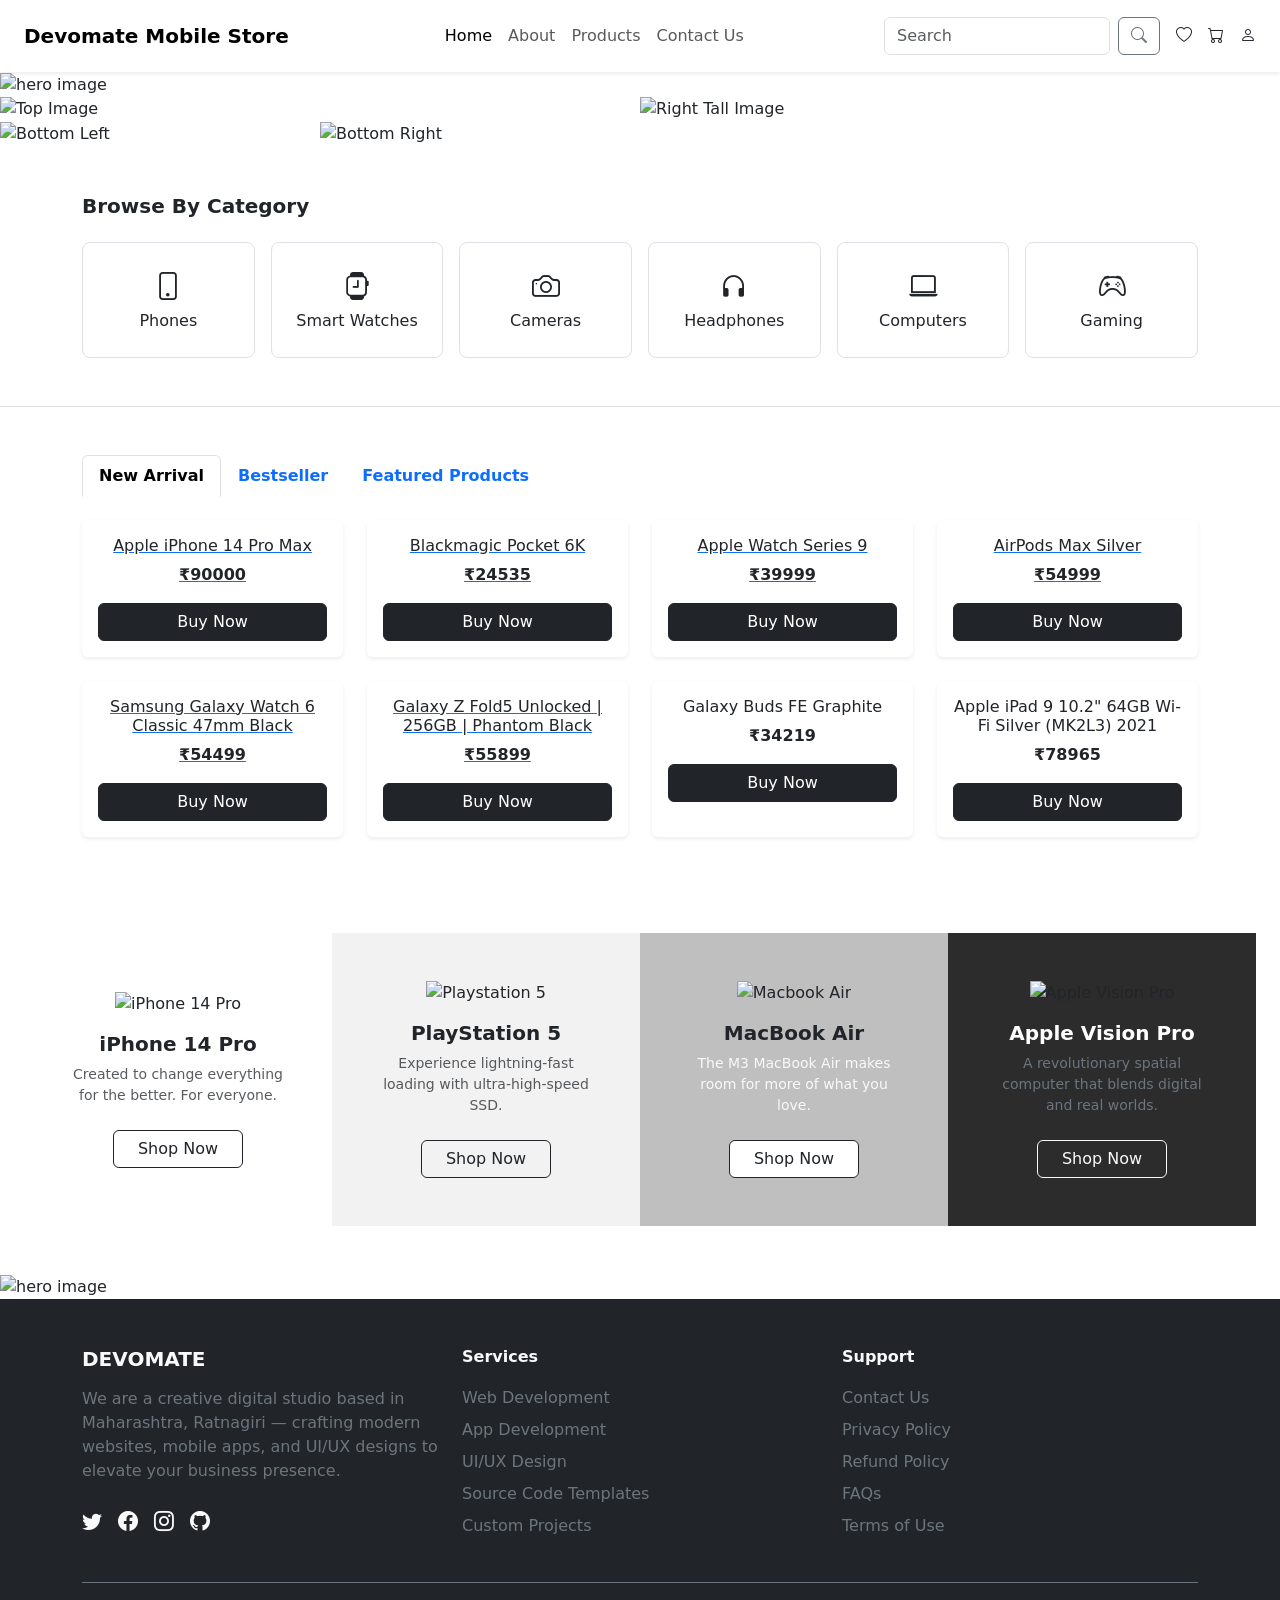
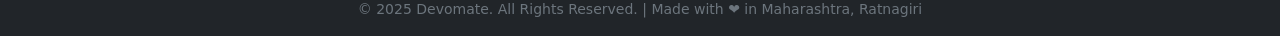
==== index.html @ bb8d4216 "Add files via upload" ====
<!-- License ID: DEVOMATE-SRC-20260728-ETAUC7KTRI | aswinjr84@gmail.com | 2026-07-28 13:05:43 -->
<!doctype html>
<html lang="en">

<head>
    <meta charset="utf-8" />
    <meta name="viewport" content="width=device-width,initial-scale=1" />
    <title>Devomate Mobile Store — layout demo</title>

    <!-- Bootstrap 5 -->
    <link href="https://cdn.jsdelivr.net/npm/bootstrap@5.3.2/dist/css/bootstrap.min.css" rel="stylesheet">

    <!-- Bootstrap icons -->
    <link href="https://cdn.jsdelivr.net/npm/bootstrap-icons@1.10.5/font/bootstrap-icons.css" rel="stylesheet">

    <link rel="stylesheet" href="css/style.css">

</head>

<body>

    <nav class="navbar navbar-expand-lg bg-white shadow-sm py-3">
        <div class="container-fluid px-4">

            <!-- Brand -->
            <a class="navbar-brand fw-bold" href="#">Devomate Mobile Store</a>

            <!-- Toggler -->
            <button class="navbar-toggler" type="button" data-bs-toggle="collapse" data-bs-target="#navbarNav">
                <span class="navbar-toggler-icon"></span>
            </button>

            <!-- Nav Links + Search + Icons -->
            <div class="collapse navbar-collapse" id="navbarNav">

                <!-- Center Nav Links -->
                <ul class="navbar-nav mx-auto mb-2 mb-lg-0">
                    <li class="nav-item"><a class="nav-link active" href="index.html">Home</a></li>
                    <li class="nav-item"><a class="nav-link" href="about.html">About</a></li>
                    <li class="nav-item"><a class="nav-link" href="products.html">Products</a></li>
                    <li class="nav-item"><a class="nav-link" href="contact.html">Contact Us</a></li>

                </ul>

                <!-- Search + Icons -->
                <form class="d-flex align-items-center" role="search">
                    <input class="form-control me-2" type="search" placeholder="Search" aria-label="Search">
                    <button class="btn btn-outline-secondary me-3" type="submit"><i class="bi bi-search"></i></button>
                </form>

                <div class="d-flex align-items-center gap-3">
                    <a href="#" class="text-dark"><i class="bi bi-heart"></i></a>
                    <a href="cart.html" class="text-dark"><i class="bi bi-cart"></i></a>
                    <a href="#" class="text-dark"><i class="bi bi-person"></i></a>
                </div>

            </div>
        </div>
    </nav>


    <!-- HERO: full image only -->
    <section class="hero">
        <img src="images/banner1.png" alt="hero image" class="hero-img">
    </section>


    <!-- PRODUCTS SECTION -->
    <div class="container-fluid px-0">
        <div class="row gx-0">
            <!-- LEFT GRID -->
            <div class="col-lg-6 col-md-12">
                <div class="row gx-0">
                    <!-- Top full-width image -->
                    <div class="col-12">
                        <img src="images/banner2.png" class="img-fluid w-100" alt="Top Image">
                    </div>
                    <!-- Bottom two half-width images -->
                    <div class="col-6">
                        <img src="images/banner3.png" class="img-fluid w-100" alt="Bottom Left">
                    </div>
                    <div class="col-6">
                        <img src="images/banner4.png" class="img-fluid w-100" alt="Bottom Right">
                    </div>
                </div>
            </div>

            <!-- RIGHT GRID (single tall image) -->
            <div class="col-lg-6 col-md-12">
                <img src="images/banner5.png" class="img-fluid w-100 h-100" style="object-fit: cover;"
                    alt="Right Tall Image">
            </div>
        </div>
    </div>



    <!-- CATEGORIES SECTION -->
    <section class="py-5 border-bottom">
        <div class="container">
            <h5 class="fw-semibold mb-4">Browse By Category</h5>

            <div class="row g-3 text-center">
                <div class="col-6 col-sm-4 col-md-2">
                    <div class="border rounded-3 py-4 h-100">
                        <i class="bi bi-phone fs-3 mb-2"></i>
                        <div>Phones</div>
                    </div>
                </div>
                <div class="col-6 col-sm-4 col-md-2">
                    <div class="border rounded-3 py-4 h-100">
                        <i class="bi bi-smartwatch fs-3 mb-2"></i>
                        <div>Smart Watches</div>
                    </div>
                </div>
                <div class="col-6 col-sm-4 col-md-2">
                    <div class="border rounded-3 py-4 h-100">
                        <i class="bi bi-camera fs-3 mb-2"></i>
                        <div>Cameras</div>
                    </div>
                </div>
                <div class="col-6 col-sm-4 col-md-2">
                    <div class="border rounded-3 py-4 h-100">
                        <i class="bi bi-headphones fs-3 mb-2"></i>
                        <div>Headphones</div>
                    </div>
                </div>
                <div class="col-6 col-sm-4 col-md-2">
                    <div class="border rounded-3 py-4 h-100">
                        <i class="bi bi-laptop fs-3 mb-2"></i>
                        <div>Computers</div>
                    </div>
                </div>
                <div class="col-6 col-sm-4 col-md-2">
                    <div class="border rounded-3 py-4 h-100">
                        <i class="bi bi-controller fs-3 mb-2"></i>
                        <div>Gaming</div>
                    </div>
                </div>
            </div>
        </div>
    </section>

    <!-- PRODUCTS SECTION -->
    <section class="py-5">
        <div class="container">

            <!-- Tabs -->
            <ul class="nav nav-tabs border-0 mb-4">
                <li class="nav-item">
                    <a class="nav-link active fw-semibold" data-bs-toggle="tab" href="#new">New Arrival</a>
                </li>
                <li class="nav-item">
                    <a class="nav-link fw-semibold" data-bs-toggle="tab" href="#bestseller">Bestseller</a>
                </li>
                <li class="nav-item">
                    <a class="nav-link fw-semibold" data-bs-toggle="tab" href="#featured">Featured Products</a>
                </li>
            </ul>

            <!-- Tab Content -->
            <div class="tab-content">

                <!-- New Arrival -->
                <div class="tab-pane fade show active" id="new">
                    <div class="row g-4">
                    
                        
                        <div class="col-6 col-md-3">
                            <a href="product_details.html">
                            <div class="card border-0 shadow-sm h-100">
                                <img src="images/p1.png" class="card-img-top" alt="">
                                <div class="card-body text-center">
                                    <h6 class="card-title mb-2">Apple iPhone 14 Pro Max</h6>
                                    <p class="fw-bold">₹90000</p>
                                    <button class="btn btn-dark w-100">Buy Now</button>
                                </div>
                            </div>
                            </a>
                        </div>

                        <div class="col-6 col-md-3">
                            <a href="product_details.html">
                            <div class="card border-0 shadow-sm h-100">
                                <img src="images/p2.png" class="card-img-top" alt="">
                                <div class="card-body text-center">
                                    <h6 class="card-title mb-2">Blackmagic Pocket 6K</h6>
                                    <p class="fw-bold">₹24535</p>
                                    <button class="btn btn-dark w-100">Buy Now</button>
                                </div>
                            </div>
                            </a>
                        </div>

                        <div class="col-6 col-md-3">
                            <a href="product_details.html">
                            <div class="card border-0 shadow-sm h-100">
                                <img src="images/p3.png" class="card-img-top" alt="">
                                <div class="card-body text-center">
                                    <h6 class="card-title mb-2">Apple Watch Series 9</h6>
                                    <p class="fw-bold">₹39999</p>
                                    <button class="btn btn-dark w-100">Buy Now</button>
                                </div>
                            </div>
                            </a>
                        </div>

                        <div class="col-6 col-md-3">
                            <a href="product_details.html">
                            <div class="card border-0 shadow-sm h-100">
                                <img src="images/p4.png" class="card-img-top" alt="">
                                <div class="card-body text-center">
                                    <h6 class="card-title mb-2">AirPods Max Silver</h6>
                                    <p class="fw-bold">₹54999</p>
                                    <button class="btn btn-dark w-100">Buy Now</button>
                                </div>
                            </div>
                            </a>
                        </div>


                        <div class="col-6 col-md-3">
                            <a href="product_details.html">
                            <div class="card border-0 shadow-sm h-100">
                                <img src="images/p5.png" class="card-img-top" alt="">
                                <div class="card-body text-center">
                                    <h6 class="card-title mb-2">Samsung Galaxy Watch 6 Classic 47mm Black</h6>
                                    <p class="fw-bold">₹54499</p>
                                    <button class="btn btn-dark w-100">Buy Now</button>
                                </div>
                            </div>
                            </a>
                        </div>

                        <div class="col-6 col-md-3">
                            <a href="product_details.html">
                            <div class="card border-0 shadow-sm h-100">
                                <img src="images/p6.png" class="card-img-top" alt="">
                                <div class="card-body text-center">
                                    <h6 class="card-title mb-2">Galaxy Z Fold5 Unlocked | 256GB | Phantom Black</h6>
                                    <p class="fw-bold">₹55899</p>
                                    <button class="btn btn-dark w-100">Buy Now</button>
                                </div>
                            </div>
                            </a>
                        </div>

                        <div class="col-6 col-md-3">
                            <div class="card border-0 shadow-sm h-100">
                                <img src="images/p7.png" class="card-img-top" alt="">
                                <div class="card-body text-center">
                                    <h6 class="card-title mb-2">Galaxy Buds FE
                                        Graphite</h6>
                                    <p class="fw-bold">₹34219</p>
                                    <button class="btn btn-dark w-100">Buy Now</button>
                                </div>
                            </div>
                        </div>

                        <div class="col-6 col-md-3">
                            <div class="card border-0 shadow-sm h-100">
                                <img src="images/p8.png" class="card-img-top" alt="">
                                <div class="card-body text-center">
                                    <h6 class="card-title mb-2">Apple iPad 9 10.2" 64GB Wi-Fi Silver (MK2L3) 2021</h6>
                                    <p class="fw-bold">₹78965</p>
                                    <button class="btn btn-dark w-100">Buy Now</button>
                                </div>
                            </div>
                        </div>
                    </div>
                </div>

                <!-- Other Tabs Placeholder -->
                <div class="tab-pane fade" id="bestseller">
                    <div class="tab-pane fade show active" id="new">
                        <div class="row g-4">

                            <a href="product_details.html">

                                <div class="col-6 col-md-3">
                                    <div class="card border-0 shadow-sm h-100">
                                        <img src="images/p3.png" class="card-img-top" alt="">
                                        <div class="card-body text-center">
                                            <h6 class="card-title mb-2">Apple Watch Series 9</h6>
                                            <p class="fw-bold">₹39999</p>
                                            <button class="btn btn-dark w-100">Buy Now</button>
                                        </div>
                                    </div>
                                </div>

                            </a>

                            <a href="product_details.html">
                                <div class="col-6 col-md-3">
                                    <div class="card border-0 shadow-sm h-100">
                                        <img src="images/p4.png" class="card-img-top" alt="">
                                        <div class="card-body text-center">
                                            <h6 class="card-title mb-2">AirPods Max Silver</h6>
                                            <p class="fw-bold">₹54999</p>
                                            <button class="btn btn-dark w-100">Buy Now</button>
                                        </div>
                                    </div>
                                </div>
                            </a>

                            <a href="product_details.html">

                                <div class="col-6 col-md-3">
                                    <div class="card border-0 shadow-sm h-100">
                                        <img src="images/p5.png" class="card-img-top" alt="">
                                        <div class="card-body text-center">
                                            <h6 class="card-title mb-2">Samsung Galaxy Watch 6 Classic 47mm Black</h6>
                                            <p class="fw-bold">₹54499</p>
                                            <button class="btn btn-dark w-100">Buy Now</button>
                                        </div>
                                    </div>
                                </div>
                            </a>

                            <a href="product_details.html">
                                <div class="col-6 col-md-3">
                                    <div class="card border-0 shadow-sm h-100">
                                        <img src="images/p6.png" class="card-img-top" alt="">
                                        <div class="card-body text-center">
                                            <h6 class="card-title mb-2">Galaxy Z Fold5 Unlocked | 256GB | Phantom Black
                                            </h6>
                                            <p class="fw-bold">₹55899</p>
                                            <button class="btn btn-dark w-100">Buy Now</button>
                                        </div>
                                    </div>
                                </div>
                            </a>


                        </div>
                    </div>
                </div>


                <div class="tab-pane fade" id="featured">
                    <div class="tab-pane fade show active" id="new">
                        <div class="row g-4">


                            <a href="product_details.html">
                                <div class="col-6 col-md-3">
                                    <div class="card border-0 shadow-sm h-100">
                                        <img src="images/p3.png" class="card-img-top" alt="">
                                        <div class="card-body text-center">
                                            <h6 class="card-title mb-2">Apple Watch Series 9</h6>
                                            <p class="fw-bold">₹39999</p>
                                            <button class="btn btn-dark w-100">Buy Now</button>
                                        </div>
                                    </div>
                                </div>
                            </a>

                            <div class="col-6 col-md-3">
                                <div class="card border-0 shadow-sm h-100">
                                    <img src="images/p4.png" class="card-img-top" alt="">
                                    <div class="card-body text-center">
                                        <h6 class="card-title mb-2">AirPods Max Silver</h6>
                                        <p class="fw-bold">₹54999</p>
                                        <button class="btn btn-dark w-100">Buy Now</button>
                                    </div>
                                </div>
                            </div>


                            <div class="col-6 col-md-3">
                                <div class="card border-0 shadow-sm h-100">
                                    <img src="images/p5.png" class="card-img-top" alt="">
                                    <div class="card-body text-center">
                                        <h6 class="card-title mb-2">Samsung Galaxy Watch 6 Classic 47mm Black</h6>
                                        <p class="fw-bold">₹54499</p>
                                        <button class="btn btn-dark w-100">Buy Now</button>
                                    </div>
                                </div>
                            </div>

                            <div class="col-6 col-md-3">
                                <div class="card border-0 shadow-sm h-100">
                                    <img src="images/p6.png" class="card-img-top" alt="">
                                    <div class="card-body text-center">
                                        <h6 class="card-title mb-2">Galaxy Z Fold5 Unlocked | 256GB | Phantom Black</h6>
                                        <p class="fw-bold">₹55899</p>
                                        <button class="btn btn-dark w-100">Buy Now</button>
                                    </div>
                                </div>
                            </div>


                        </div>
                    </div>
                </div>

            </div>
        </div>
    </section>

    <section class="py-5">
        <div class="container-fluid px-4">
            <div class="row g-0 text-center">

                <!-- Product 1 -->
                <div
                    class="col-12 col-sm-6 col-lg-3 bg-white d-flex flex-column justify-content-center align-items-center p-5">
                    <img src="images/p1.png" alt="iPhone 14 Pro" class="img-fluid mb-3" style="max-width:220px;">
                    <h5 class="fw-semibold">iPhone 14 Pro</h5>
                    <p class="text-muted small">Created to change everything for the better. For everyone.</p>
                    <button class="btn btn-outline-dark mt-2 px-4">Shop Now</button>
                </div>

                <!-- Product 2 -->
                <div class="col-12 col-sm-6 col-lg-3 d-flex flex-column justify-content-center align-items-center p-5"
                    style="background-color:#f2f2f2;">
                    <img src="images/p2.png" alt="Playstation 5" class="img-fluid mb-3" style="max-width:220px;">
                    <h5 class="fw-semibold">PlayStation 5</h5>
                    <p class="text-muted small">Experience lightning-fast loading with ultra-high-speed SSD.</p>
                    <button class="btn btn-outline-dark mt-2 px-4">Shop Now</button>
                </div>

                <!-- Product 3 -->
                <div class="col-12 col-sm-6 col-lg-3 d-flex flex-column justify-content-center align-items-center p-5"
                    style="background-color:#bfbfbf;">
                    <img src="images/p3.png" alt="Macbook Air" class="img-fluid mb-3" style="max-width:220px;">
                    <h5 class="fw-semibold">MacBook Air</h5>
                    <p class="text-light small">The M3 MacBook Air makes room for more of what you love.</p>
                    <button class="btn btn-outline-dark bg-white mt-2 px-4">Shop Now</button>
                </div>

                <!-- Product 4 -->
                <div class="col-12 col-sm-6 col-lg-3 d-flex flex-column justify-content-center align-items-center p-5"
                    style="background-color:#2C2C2C;">
                    <img src="images/p4.png" alt="Apple Vision Pro" class="img-fluid mb-3" style="max-width:220px;">
                    <h5 class="fw-semibold text-white">Apple Vision Pro</h5>
                    <p class="text-secondary small">A revolutionary spatial computer that blends digital and real
                        worlds.</p>
                    <button class="btn btn-outline-light mt-2 px-4">Shop Now</button>
                </div>

            </div>
        </div>
    </section>



    <!-- HERO: full image only -->
    <section class="hero">
        <img src="images/banner6.png" alt="hero image" class="hero-img">
    </section>

    <!-- FOOTER -->
    <footer class="bg-dark text-light pt-5 pb-3">
        <div class="container">
            <div class="row gy-4">

                <!-- Brand + Description -->
                <div class="col-12 col-md-4">
                    <h5 class="fw-bold text-uppercase mb-3">Devomate</h5>
                    <p class="text-secondary mb-4">
                        We are a creative digital studio based in Maharashtra, Ratnagiri — crafting modern
                        websites, mobile apps, and UI/UX designs to elevate your business presence.
                    </p>
                    <div class="d-flex gap-3">
                        <a href="#" class="text-light fs-5"><i class="bi bi-twitter"></i></a>
                        <a href="#" class="text-light fs-5"><i class="bi bi-facebook"></i></a>
                        <a href="#" class="text-light fs-5"><i class="bi bi-instagram"></i></a>
                        <a href="#" class="text-light fs-5"><i class="bi bi-github"></i></a>
                    </div>
                </div>

                <!-- Services -->
                <div class="col-6 col-md-4">
                    <h6 class="fw-semibold mb-3">Services</h6>
                    <ul class="list-unstyled text-secondary">
                        <li><a href="#" class="text-secondary text-decoration-none d-block py-1">Web Development</a>
                        </li>
                        <li><a href="#" class="text-secondary text-decoration-none d-block py-1">App Development</a>
                        </li>
                        <li><a href="#" class="text-secondary text-decoration-none d-block py-1">UI/UX Design</a></li>
                        <li><a href="#" class="text-secondary text-decoration-none d-block py-1">Source Code
                                Templates</a></li>
                        <li><a href="#" class="text-secondary text-decoration-none d-block py-1">Custom Projects</a>
                        </li>
                    </ul>
                </div>

                <!-- Assistance -->
                <div class="col-6 col-md-4">
                    <h6 class="fw-semibold mb-3">Support</h6>
                    <ul class="list-unstyled text-secondary">
                        <li><a href="#" class="text-secondary text-decoration-none d-block py-1">Contact Us</a></li>
                        <li><a href="#" class="text-secondary text-decoration-none d-block py-1">Privacy Policy</a></li>
                        <li><a href="#" class="text-secondary text-decoration-none d-block py-1">Refund Policy</a></li>
                        <li><a href="#" class="text-secondary text-decoration-none d-block py-1">FAQs</a></li>
                        <li><a href="#" class="text-secondary text-decoration-none d-block py-1">Terms of Use</a></li>
                    </ul>
                </div>
            </div>

            <!-- Bottom line -->
            <div class="border-top border-secondary mt-4 pt-3 text-center text-secondary small">
                © 2025 Devomate. All Rights Reserved. | Made with ❤️ in Maharashtra, Ratnagiri
            </div>
        </div>
    </footer>

    <!-- Bootstrap Icons -->
    <link rel="stylesheet" href="https://cdn.jsdelivr.net/npm/bootstrap-icons@1.11.3/font/bootstrap-icons.css">




    <script src="https://cdn.jsdelivr.net/npm/bootstrap@5.3.2/dist/js/bootstrap.bundle.min.js"></script>
</body>

</html>
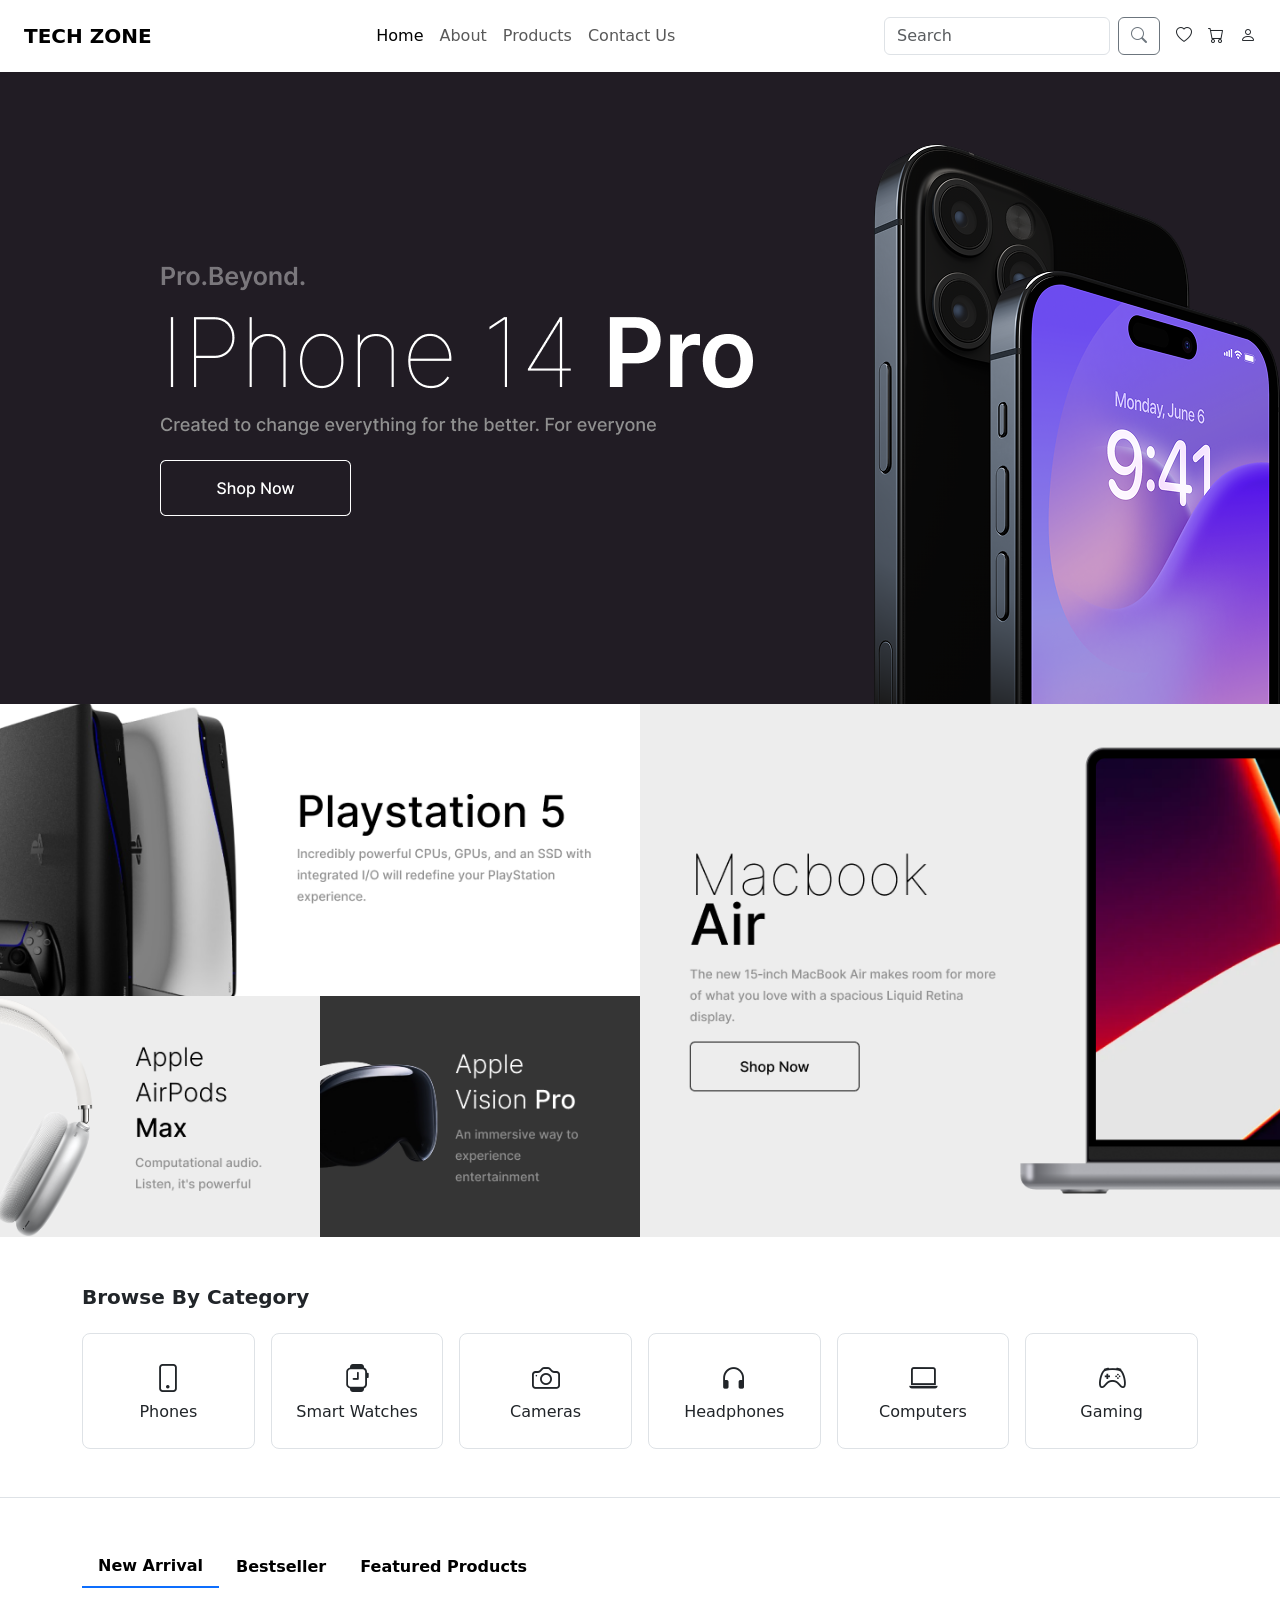
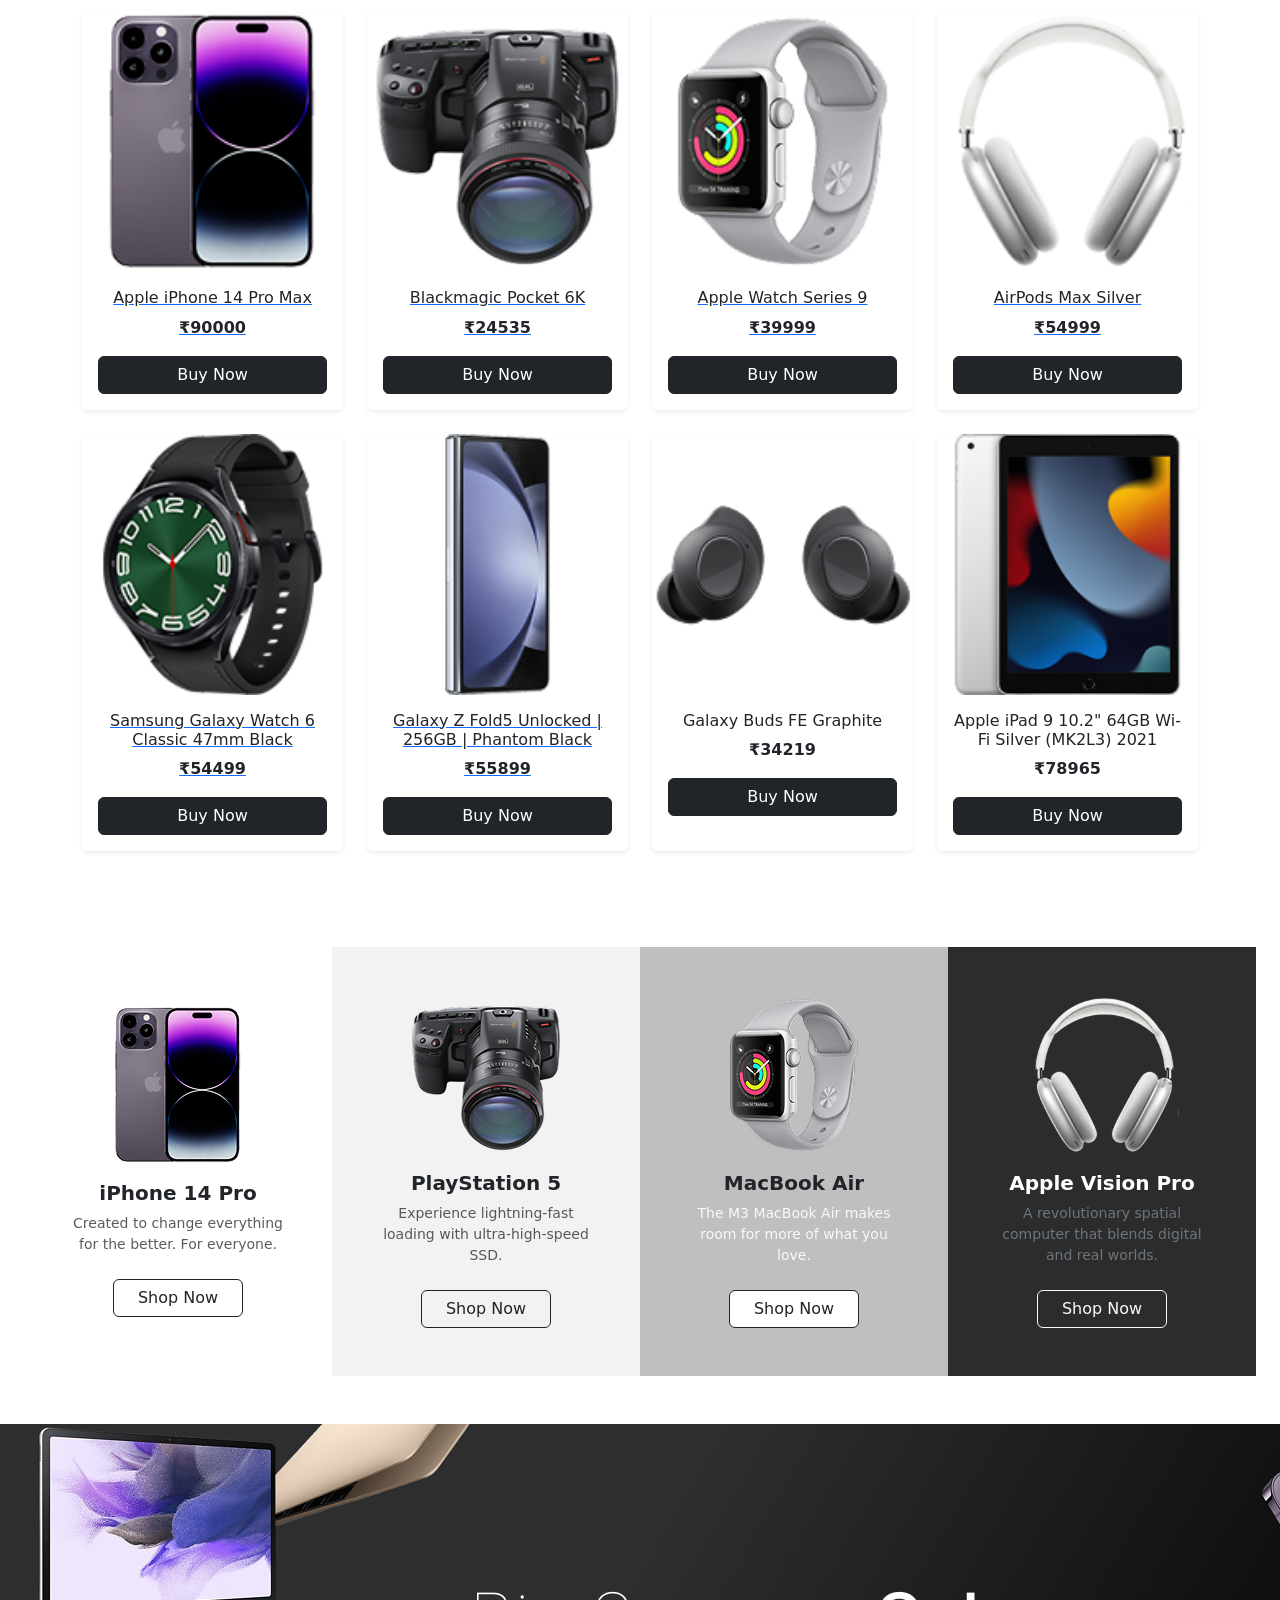
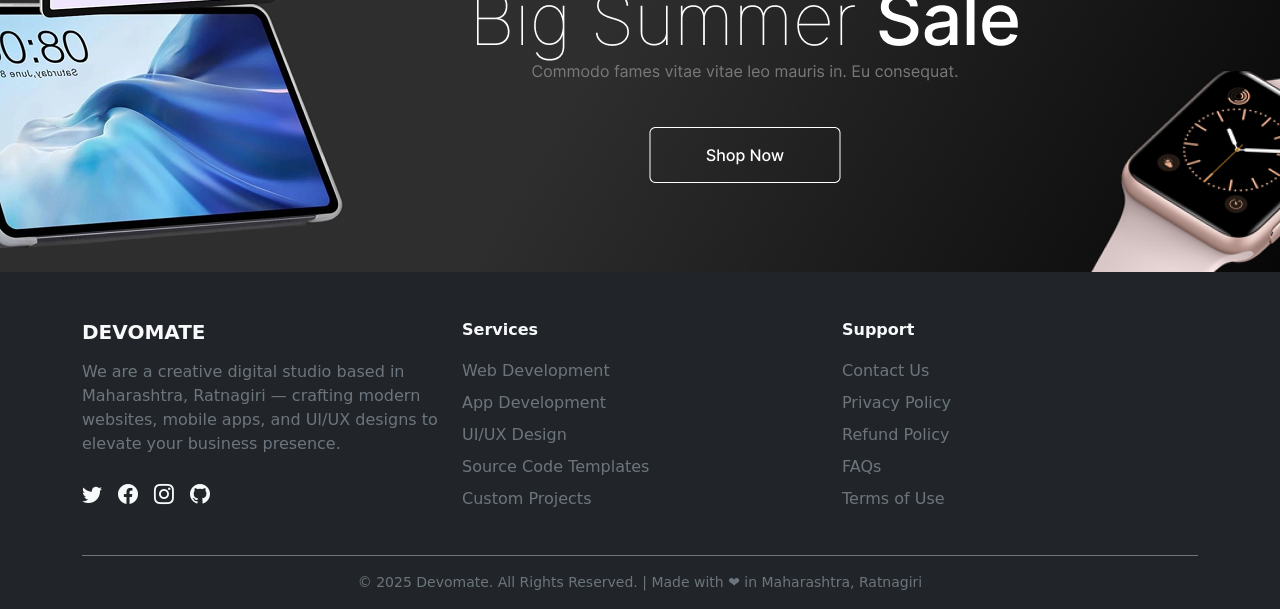
==== commit b66b5626: "Update print statement from 'Hello' to 'Goodbye'" ====
--- a/index.html
+++ b/index.html
@@ -1,4 +1,4 @@
-<!-- License ID: DEVOMATE-SRC-20260728-ETAUC7KTRI | aswinjr84@gmail.com | 2026-07-28 13:05:43 -->
+<!-- License ID: DEVOMATE-SRC-20260728-ETAUC7KTRI | aswinjr84@gmail.com | 2026-07-28 13:05:43 -->
 <!doctype html>
 <html lang="en">
 
@@ -23,7 +23,7 @@
         <div class="container-fluid px-4">
 
             <!-- Brand -->
-            <a class="navbar-brand fw-bold" href="#">Devomate Mobile Store</a>
+            <a class="navbar-brand fw-bold" href="#">TECH ZONE</a>
 
             <!-- Toggler -->
             <button class="navbar-toggler" type="button" data-bs-toggle="collapse" data-bs-target="#navbarNav">
@@ -515,4 +515,4 @@
     <script src="https://cdn.jsdelivr.net/npm/bootstrap@5.3.2/dist/js/bootstrap.bundle.min.js"></script>
 </body>
 
-</html>+</html>
--- a/css/style.css
+++ b/css/style.css
@@ -0,0 +1,164 @@
+/* License ID: DEVOMATE-SRC-20260728-ETAUC7KTRI | aswinjr84@gmail.com | 2026-07-28 13:05:43 */
+.nav-tabs .nav-link.active {
+    border: none;
+    border-bottom: 2px solid #0d6efd;
+}
+
+.nav-tabs .nav-link {
+    color: #000;
+}
+
+.nav-tabs .nav-link:hover {
+    color: #0d6efd;
+}
+
+
+
+
+
+
+
+/* Reviews Section CSS */
+.progress {
+    background-color: #e9ecef;
+    /* light grey */
+    border-radius: 5px;
+}
+
+.progress-bar {
+    border-radius: 5px;
+}
+
+
+/* Product Images CSS */
+.thumbnail-img {
+    width: 60px;
+    height: 60px;
+    object-fit: cover;
+    cursor: pointer;
+    margin-bottom: 10px;
+    border: 2px solid #ddd;
+    border-radius: 5px;
+    transition: all 0.3s;
+}
+
+.thumbnail-img:hover,
+.thumbnail-img.active-thumb {
+    border: 2px solid #000;
+}
+
+.main-image-wrapper {
+    height: 450px;
+    /* adjust height as needed */
+    background-color: #f8f9fa;
+    display: flex;
+    justify-content: center;
+    align-items: center;
+}
+
+.main-image-wrapper img.main-image {
+    max-height: 100%;
+    object-fit: contain;
+}
+
+.thumbnail-img {
+    width: 60px;
+    height: 60px;
+    object-fit: cover;
+    cursor: pointer;
+    margin-bottom: 10px;
+    border: 1px solid #ddd;
+    border-radius: 5px;
+}
+
+.color-circle {
+    width: 30px;
+    height: 30px;
+    border-radius: 50%;
+    display: inline-block;
+    cursor: pointer;
+    margin-right: 10px;
+    border: 1px solid #ddd;
+}
+
+.storage-option {
+    border: 1px solid #000;
+    padding: 5px 12px;
+    margin-right: 10px;
+    cursor: pointer;
+    border-radius: 5px;
+}
+
+.feature-box {
+    border: 1px solid #ddd;
+    padding: 10px;
+    border-radius: 5px;
+    text-align: center;
+}
+
+.feature-title {
+    font-size: 12px;
+    color: #6c757d;
+}
+
+.feature-value {
+    font-weight: bold;
+    margin-top: 5px;
+}
+
+.action-btn {
+    margin-right: 10px;
+}
+
+/* Product Details / Specifications CSS */
+.product-specs h3 {
+    font-weight: 600;
+}
+
+.product-specs h5 {
+    font-weight: 500;
+    margin-bottom: 1rem;
+}
+
+.product-specs .row {
+    padding: 0.5rem 0;
+}
+
+.product-specs .border-bottom {
+    border-color: #dee2e6 !important;
+}
+
+/* Add chevron separators */
+.breadcrumb-item+.breadcrumb-item::before {
+    content: ">";
+    color: #6c757d;
+    /* muted grey */
+    padding: 0 1rem;
+}
+
+/* Hover effect for links */
+.breadcrumb a:hover {
+    text-decoration: underline;
+    color: #000;
+}
+
+
+
+
+/* Customer Reviews CSS */
+.customer-reviews h3 {
+  font-weight: 600;
+}
+
+.review p {
+  margin-bottom: 0;
+  color: #495057;
+}
+
+.review .bi-star-fill {
+  font-size: 1rem;
+}
+
+.review img {
+  object-fit: cover;
+}
